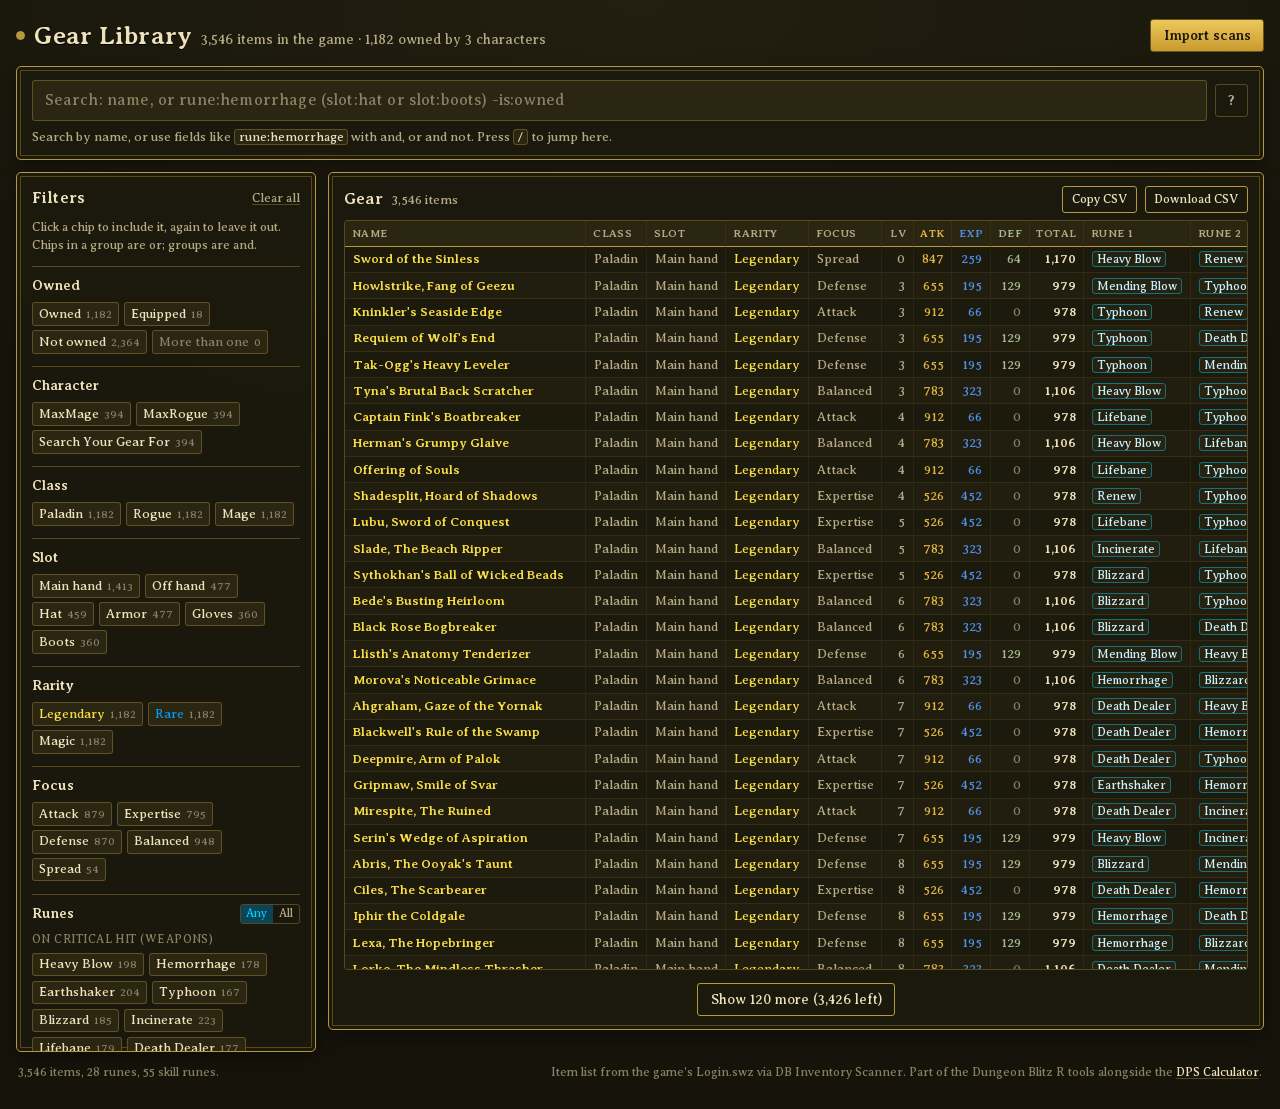
==== index.html @ 2008801c "Show gear as a spreadsheet-style table with header sorting and CSV copy/download Co-Authored-By: Cla" ====
<!doctype html>
<html lang="en">
<head>
<meta charset="utf-8">
<meta name="viewport" content="width=device-width, initial-scale=1, viewport-fit=cover">
<title>DB Gear Library</title>
<meta name="description" content="Every gear item in Dungeon Blitz, with what your characters own, filtered any way you like.">
<link rel="stylesheet" href="app/gearlib.css">
</head>
<body>
<div class="page" id="page">
  <header class="top">
    <div class="brand">
      <span class="dot" aria-hidden="true"></span>
      <h1>Gear Library</h1>
      <p class="sub" id="summary">Loading the game's gear list…</p>
    </div>
    <div class="topactions">
      <label class="btn primary" for="importFile" title="Add DB Inventory Scanner files (dbb-inventory). You can also drop them anywhere on the page.">Import scans</label>
      <input type="file" id="importFile" accept=".json,application/json" multiple hidden>
    </div>
  </header>

  <section class="panel searchpanel" aria-label="Search">
    <div class="searchrow">
      <label class="visually-hidden" for="q">Search gear</label>
      <input id="q" type="search" autocomplete="off" spellcheck="false"
             placeholder="Search: name, or rune:hemorrhage (slot:hat or slot:boots) -is:owned" aria-describedby="qstatus">
      <button class="iconbtn helpbtn" id="helpBtn" type="button" aria-expanded="false" aria-controls="help" title="How searching works">?</button>
    </div>
    <p class="qstatus" id="qstatus" aria-live="polite"></p>
    <div class="help" id="help" hidden>
      <div class="helpcols">
        <dl class="syntax">
          <dt><code>skull</code></dt><dd>Words match the item name and its rune names.</dd>
          <dt><code>slot:hat</code></dt><dd>Field and value. Values match loosely, any case.</dd>
          <dt><code>slot:hat,boots</code></dt><dd>A comma means any of these.</dd>
          <dt><code>a b</code> &nbsp;<code>a and b</code></dt><dd>Both. A space between terms means and.</dd>
          <dt><code>a or b</code> &nbsp;<code>a | b</code></dt><dd>Either one.</dd>
          <dt><code>-a</code> &nbsp;<code>not a</code></dt><dd>Leave these out.</dd>
          <dt><code>( … )</code></dt><dd>Group terms. And binds tighter than or.</dd>
          <dt><code>atk>=800</code> &nbsp;<code>level:10..20</code></dt><dd>Numbers compare or take a range.</dd>
        </dl>
        <dl class="syntax fields">
          <dt>class slot rarity focus</dt><dd><code>class:rogue</code> <code>slot:main</code> <code>rarity:legendary</code> <code>focus:def</code></dd>
          <dt>rune skill magic</dt><dd><code>rune:"heavy blow"</code> <code>skill:charon</code> <code>skill:none</code> <code>magic:gold</code></dd>
          <dt>owner is</dt><dd><code>owner:maxmage</code> <code>is:owned</code> <code>is:missing</code> <code>is:equipped</code> <code>is:dupe</code></dd>
          <dt>numbers</dt><dd><code>atk</code> <code>exp</code> <code>def</code> <code>total</code> <code>level</code> <code>id</code> <code>copies</code> <code>runecount</code></dd>
        </dl>
      </div>
      <p class="examples-label">Examples, click to use:</p>
      <div class="examples" id="examples">
        <button type="button" class="ex">rune:hemorrhage rune:"heavy blow"</button>
        <button type="button" class="ex">class:rogue slot:main (focus:attack or focus:balanced) rarity:L</button>
        <button type="button" class="ex">(rune:"crit chance" or rune:"crit power") -slot:main</button>
        <button type="button" class="ex">is:missing rarity:legendary class:paladin</button>
        <button type="button" class="ex">focus:spread</button>
        <button type="button" class="ex">atk>=900 or total>=1100</button>
      </div>
    </div>
  </section>

  <div class="layout">
    <aside class="panel filters" id="filters" aria-label="Filters">
      <div class="head">
        <h2>Filters</h2>
        <button class="linkbtn" id="clearAll" type="button">Clear all</button>
        <button class="iconbtn filtertoggle" id="filterToggle" type="button" aria-expanded="true" aria-controls="facets" title="Show or hide the filters">▾</button>
      </div>
      <div class="facets" id="facets">
        <p class="hint">Click a chip to include it, again to leave it out. Chips in a group are or; groups are and.</p>
        <div id="facetList"></div>
        <div class="facet">
          <div class="fhead"><h3>Level</h3></div>
          <div class="numrow">
            <label for="lvlMin">from</label><input id="lvlMin" type="number" inputmode="numeric" min="0" max="50" placeholder="0">
            <label for="lvlMax">to</label><input id="lvlMax" type="number" inputmode="numeric" min="0" max="50" placeholder="30">
          </div>
        </div>
        <div class="facet">
          <div class="fhead"><h3>At least</h3></div>
          <div class="numrow three">
            <label for="atkMin" class="atk-t">Atk</label><input id="atkMin" type="number" inputmode="numeric" min="0" placeholder="0">
            <label for="expMin" class="exp-t">Exp</label><input id="expMin" type="number" inputmode="numeric" min="0" placeholder="0">
            <label for="defMin" class="def-t">Def</label><input id="defMin" type="number" inputmode="numeric" min="0" placeholder="0">
          </div>
        </div>
        <div class="facet characters">
          <div class="fhead"><h3>Scans</h3></div>
          <ul class="scanlist" id="scanList"></ul>
          <p class="note" id="statNote"></p>
        </div>
      </div>
    </aside>

    <section class="panel results" aria-label="Gear">
      <div class="head reshead">
        <h2>Gear</h2>
        <span class="sub" id="count"></span>
        <button class="linkbtn" id="sortReset" type="button" hidden>Default order</button>
        <button class="btn" id="copyCsv" type="button" title="Copy every matching row as CSV, to paste into a spreadsheet">Copy CSV</button>
        <button class="btn" id="saveCsv" type="button" title="Save every matching row as a .csv file" hidden>Download CSV</button>
      </div>
      <div class="tablewrap" id="tablewrap">
        <table class="grid" id="grid">
          <thead><tr id="gridHead"></tr></thead>
          <tbody id="list"></tbody>
        </table>
      </div>
      <button class="btn more" id="more" type="button" hidden>Show more</button>
    </section>
  </div>

  <footer class="foot">
    <span id="dataNote"></span>
    <span>Item list from the game's Login.swz via DB Inventory Scanner. Part of the Dungeon Blitz R tools alongside the <a href="https://killssingkurisu.github.io/db-dps-calculator/">DPS Calculator</a>.</span>
  </footer>
</div>

<div class="drop" id="drop" hidden><div><b>Drop scans to import</b><span>DB Inventory Scanner files (dbb-inventory)</span></div></div>
<div class="toast" id="toast" role="status" hidden></div>

<script src="app/data/gear-data.js"></script>
<script src="app/data/seed-scans.js"></script>
<script src="app/query.js"></script>
<script src="app/model.js"></script>
<script src="app/gearlib.js"></script>
</body>
</html>
---- app/gearlib.css ----
/* Layout: a search bar over two panels (filters left, gear list right), dressed like the
   DPS meter: ink panels in brass frames, parchment text, cyan for what you picked. */
@font-face { font-family: "DB Averia"; src: url("fonts/averia-serif-libre-400.woff2") format("woff2"); font-weight: 400; font-display: swap; }
@font-face { font-family: "DB Averia"; src: url("fonts/averia-serif-libre-700.woff2") format("woff2"); font-weight: 700; font-display: swap; }

:root {
  --ground: #15130a;
  --ink: rgba(28, 26, 13, 0.96);
  --ink-solid: #1c1a0d;
  --well: #2a2612;
  --well-hi: #353018;
  --parch: #eee2bc;
  --parch-dim: #b5a983;
  --parch-faint: #8a8063;
  --brass: #b8973f;
  --brass-dim: rgba(184, 151, 63, 0.38);
  --cyan: #00ccff;
  --cyan-well: #0b4357;
  --citrine: #e3b341;
  --sapphire: #4f8fe6;
  --def: #a7b98c;
  --alarm: #d6453d;
  --alarm-well: #4a1712;
  --legendary: #f8dd45;
  --rare: #0099ff;
  --magic: #eee2bc;
  --font: "DB Averia", Georgia, "Times New Roman", serif;
  --fs: 15px;
  color-scheme: dark;
}

* { box-sizing: border-box; }
html, body { margin: 0; }
body {
  background: var(--ground) radial-gradient(120% 70% at 50% 0%, #221f10 0%, var(--ground) 70%) no-repeat;
  color: var(--parch); font-family: var(--font); font-size: var(--fs); line-height: 1.4;
  -webkit-font-smoothing: antialiased; min-height: 100%;
}
[hidden] { display: none !important; }
a { color: var(--parch); text-decoration-color: var(--brass-dim); text-underline-offset: 0.15em; }
a:hover { text-decoration-color: var(--brass); }
code, kbd { font-family: var(--font); }
.visually-hidden { position: absolute; width: 1px; height: 1px; overflow: hidden; clip: rect(0 0 0 0); white-space: nowrap; }
button, input, select { font: inherit; color: inherit; }
:focus-visible { outline: 2px solid var(--cyan); outline-offset: 1px; }

.page { max-width: 1480px; margin: 0 auto; padding-inline: 16px; padding-block: 18px 28px; display: flex; flex-direction: column; gap: 12px; }

/* ---------- panels, as on the meter ---------- */
.panel {
  background: var(--ink); border: 1px solid var(--brass); border-radius: 5px;
  box-shadow: inset 0 0 0 3px var(--ink-solid), inset 0 0 0 4px var(--brass-dim), 0 6px 18px rgba(0, 0, 0, 0.35);
  padding: 0.9em 1em 0.85em; min-width: 0;
}
.head { display: flex; align-items: center; gap: 0.55em; min-height: 1.6em; }
.head h2 { margin: 0; font-size: 1.08em; font-weight: 700; letter-spacing: 0.01em; }
.sub { color: var(--parch-dim); font-size: 0.86em; margin: 0; }
.dot { width: 0.62em; height: 0.62em; border-radius: 50%; background: var(--brass); border: 1px solid var(--brass); flex: none; }

.btn {
  display: inline-flex; align-items: center; justify-content: center; cursor: pointer; padding: 0.42em 0.9em; border-radius: 3px;
  border: 1px solid var(--brass); background: transparent; color: var(--parch); font-weight: 700; font-size: 0.92em; white-space: nowrap;
}
.btn:hover { background: var(--well); }
.btn.primary { background: linear-gradient(#ecc85b, #c99a2e); color: #20180a; border-color: #6b5418; }
.btn.primary:hover { background: linear-gradient(#f5d670, #d6a737); }
.iconbtn { all: unset; cursor: pointer; color: var(--parch-dim); min-width: 1.6em; height: 1.6em; display: inline-grid; place-items: center; border-radius: 3px; font-size: 1em; flex: none; }
.iconbtn:hover { color: var(--parch); background: var(--well); }
.iconbtn:focus-visible { outline: 2px solid var(--cyan); }
.linkbtn { all: unset; cursor: pointer; color: var(--parch-dim); font-size: 0.84em; text-decoration: underline; text-decoration-color: var(--brass-dim); text-underline-offset: 0.15em; }
.linkbtn:hover { color: var(--parch); }
.linkbtn:focus-visible { outline: 2px solid var(--cyan); }

/* ---------- header ---------- */
.top { display: flex; align-items: center; gap: 12px; flex-wrap: wrap; }
.brand { display: flex; align-items: baseline; gap: 0.6em; flex-wrap: wrap; flex: 1; min-width: 0; }
.brand .dot { align-self: center; }
.brand h1 { margin: 0; font-size: 1.7em; font-weight: 700; letter-spacing: 0.01em; text-shadow: 0 1px 0 #000; }
.brand .sub { font-size: 0.92em; }
.topactions { display: flex; gap: 8px; }

/* ---------- search ---------- */
.searchpanel { display: flex; flex-direction: column; gap: 0.45em; }
.searchrow { display: flex; gap: 0.5em; align-items: center; }
#q {
  flex: 1; min-width: 0; background: var(--well); border: 1px solid var(--brass-dim); border-radius: 3px; padding: 0.55em 0.75em;
  font-size: 1.04em; color: var(--parch); letter-spacing: 0.01em;
}
#q::placeholder { color: var(--parch-faint); }
#q:focus { border-color: var(--cyan); outline: none; box-shadow: 0 0 0 1px var(--cyan); }
#q.bad { border-color: var(--alarm); box-shadow: 0 0 0 1px var(--alarm); }
.helpbtn { border: 1px solid var(--brass-dim); width: 2.1em; height: 2.1em; font-weight: 700; }
.helpbtn[aria-expanded="true"] { border-color: var(--cyan); color: var(--cyan); }
.qstatus { margin: 0; font-size: 0.86em; color: var(--parch-dim); min-height: 1.2em; }
.qstatus .err { color: #f0a59c; }
.qstatus .reads code { color: var(--parch); }
.help { border-top: 1px solid var(--brass-dim); padding-top: 0.65em; display: flex; flex-direction: column; gap: 0.5em; }
.helpcols { display: grid; grid-template-columns: repeat(auto-fit, minmax(min(100%, 22em), 1fr)); gap: 0.4em 2em; }
.syntax { display: grid; grid-template-columns: max-content 1fr; gap: 0.3em 0.9em; margin: 0; font-size: 0.9em; }
.syntax dt { color: var(--parch); white-space: nowrap; }
.syntax dd { margin: 0; color: var(--parch-dim); }
.syntax.fields dt { color: var(--parch-dim); }
.syntax.fields dd { display: flex; flex-wrap: wrap; gap: 0.25em 0.45em; }
code { background: var(--well); border: 1px solid var(--brass-dim); border-radius: 3px; padding: 0 0.3em; font-size: 0.95em; color: var(--parch); white-space: nowrap; }
.examples-label { margin: 0.2em 0 0; font-size: 0.86em; color: var(--parch-dim); }
.examples { display: flex; flex-wrap: wrap; gap: 0.4em; }
.ex { cursor: pointer; background: var(--well); border: 1px solid var(--brass-dim); border-radius: 3px; padding: 0.25em 0.55em; font-size: 0.88em; color: var(--parch); }
.ex:hover { border-color: var(--brass); background: var(--well-hi); }

/* ---------- body layout ---------- */
.layout { display: grid; grid-template-columns: minmax(250px, 300px) minmax(0, 1fr); gap: 12px; align-items: start; }
.filters { position: sticky; top: calc(env(safe-area-inset-top, 0px) + 10px); max-height: calc(100vh - 20px); overflow-y: auto; scrollbar-width: thin; scrollbar-color: var(--brass-dim) transparent; display: flex; flex-direction: column; gap: 0.6em; }
.filters .head h2 { flex: 1; }
.filtertoggle { display: none; }
.facets { display: flex; flex-direction: column; gap: 0.85em; }
#facetList { display: flex; flex-direction: column; gap: 0.85em; }
.hint { margin: 0; font-size: 0.82em; color: var(--parch-dim); }
.facet { display: flex; flex-direction: column; gap: 0.4em; border-top: 1px solid var(--brass-dim); padding-top: 0.6em; }
.fhead { display: flex; align-items: center; gap: 0.5em; }
.fhead h3 { margin: 0; font-size: 0.95em; font-weight: 700; flex: 1; }
.mode { all: unset; cursor: pointer; display: inline-flex; border: 1px solid var(--brass-dim); border-radius: 3px; overflow: hidden; font-size: 0.78em; }
.mode span { padding: 0.05em 0.5em; color: var(--parch-dim); }
.mode span.on { background: var(--cyan-well); color: var(--cyan); }
.mode:focus-visible { outline: 2px solid var(--cyan); }
.chips { display: flex; flex-wrap: wrap; gap: 0.3em; }
.chips.scroll { max-height: 13.5em; overflow-y: auto; scrollbar-width: thin; scrollbar-color: var(--brass-dim) transparent; padding-right: 0.2em; }
.sublabel { width: 100%; font-size: 0.76em; color: var(--parch-faint); padding-top: 0.2em; letter-spacing: 0.04em; text-transform: uppercase; }
.chip {
  cursor: pointer; display: inline-flex; align-items: baseline; gap: 0.35em; padding: 0.18em 0.5em; border-radius: 3px;
  background: var(--well); border: 1px solid var(--brass-dim); color: var(--parch); font-size: 0.86em; line-height: 1.3;
}
.chip:hover { border-color: var(--brass); }
.chip .n { color: var(--parch-faint); font-size: 0.86em; }
.chip.zero { color: var(--parch-faint); }
.chip[data-state="in"] { background: var(--cyan-well); border-color: var(--cyan); color: #dff8ff; }
.chip[data-state="in"] .n { color: #8fdcf2; }
.chip[data-state="out"] { background: var(--alarm-well); border-color: var(--alarm); color: #f6c9c3; text-decoration: line-through; text-decoration-color: rgba(246, 201, 195, 0.6); }
.chip[data-state="out"] .n { color: #d79a92; text-decoration: none; }
.chip .sw { width: 0.6em; height: 0.6em; border-radius: 1px; align-self: center; flex: none; }
.r-L { color: var(--legendary); }
.r-R { color: var(--rare); }
.r-M { color: var(--magic); }
.numrow { display: grid; grid-template-columns: auto 1fr auto 1fr; gap: 0.35em 0.45em; align-items: center; font-size: 0.88em; color: var(--parch-dim); }
.numrow.three { grid-template-columns: auto 1fr auto 1fr auto 1fr; }
.numrow input { width: 100%; min-width: 0; background: var(--well); border: 1px solid var(--brass-dim); border-radius: 3px; padding: 0.25em 0.4em; color: var(--parch); }
.numrow input:focus { border-color: var(--cyan); outline: none; }
.atk-t { color: var(--citrine); font-style: normal; }
.exp-t { color: var(--sapphire); font-style: normal; }
.def-t { color: var(--def); font-style: normal; }
.scanlist { list-style: none; margin: 0; padding: 0; display: flex; flex-direction: column; gap: 0.3em; font-size: 0.88em; }
.scanlist li { display: flex; align-items: baseline; gap: 0.45em; }
.scanlist .who { flex: 1; min-width: 0; overflow: hidden; text-overflow: ellipsis; white-space: nowrap; font-weight: 700; }
.scanlist .meta { color: var(--parch-dim); font-size: 0.9em; white-space: nowrap; }
.scanlist .off .who { font-weight: 400; color: var(--parch-faint); text-decoration: line-through; }
.note { margin: 0; font-size: 0.8em; color: var(--parch-dim); }

/* ---------- results ---------- */
.results { display: flex; flex-direction: column; gap: 0.5em; }
.reshead { flex-wrap: wrap; }
.reshead .sub { flex: 1; }
.reshead .btn { font-size: 0.82em; padding: 0.3em 0.7em; font-weight: 400; }

/* The gear table: one line per item, like a spreadsheet. */
.tablewrap { overflow: auto; max-height: calc(100vh - 150px); min-height: 12em; border: 1px solid var(--brass-dim); border-radius: 3px;
  scrollbar-width: thin; scrollbar-color: var(--brass-dim) transparent; }
.grid { border-collapse: separate; border-spacing: 0; width: 100%; font-size: 0.86em; font-variant-numeric: tabular-nums; }
.grid th, .grid td { padding: 0.28em 0.6em; white-space: nowrap; text-align: left; border-bottom: 1px solid rgba(184, 151, 63, 0.14); vertical-align: middle; }
.grid td + td, .grid th + th { border-left: 1px solid rgba(184, 151, 63, 0.09); }
.grid thead th { position: sticky; top: 0; z-index: 2; background: var(--well); border-bottom: 1px solid var(--brass); padding: 0; }
.grid thead th button { all: unset; box-sizing: border-box; display: block; width: 100%; cursor: pointer; padding: 0.4em 0.6em; font-weight: 700;
  font-size: 0.86em; color: var(--parch-dim); letter-spacing: 0.04em; text-transform: uppercase; }
.grid thead th button:hover { color: var(--parch); background: var(--well-hi); }
.grid thead th button:focus-visible { outline: 2px solid var(--cyan); outline-offset: -2px; }
.grid thead th button.on { color: var(--cyan); }
.grid thead th button.atk-t:not(.on) { color: var(--citrine); }
.grid thead th button.exp-t:not(.on) { color: var(--sapphire); }
.grid thead th button.def-t:not(.on) { color: var(--def); }
.grid .n { text-align: right; }
.grid thead th.n button { text-align: right; }
.grid tbody tr.row td { background: var(--ink-solid); }
.grid tbody tr.row.alt td { background: #211e0f; }
.grid tbody tr.row:hover td { background: #2f2a15; }
.grid tbody tr.row.open td { background: var(--well); }
.grid td.c-name { position: sticky; left: 0; z-index: 1; max-width: 22em; overflow: hidden; text-overflow: ellipsis; }
.grid thead th.c-name { left: 0; z-index: 3; }
.grid td.c-name .l1 { appearance: none; background: none; border: 0; padding: 0; margin: 0; font: inherit; font-weight: 700; cursor: pointer; text-align: left; color: inherit; }
.grid td.c-name .l1.r-L { color: var(--legendary); }
.grid td.c-name .l1.r-R { color: var(--rare); }
.grid td.c-name .l1.r-M { color: var(--magic); }
.grid td.c-name .l1:hover { text-decoration: underline; text-decoration-color: var(--brass); text-underline-offset: 0.15em; }
.grid td.c-name .l1:focus-visible { outline: 2px solid var(--cyan); outline-offset: 1px; }
.grid td.c-attack { color: var(--citrine); }
.grid td.c-expertise { color: var(--sapphire); }
.grid td.c-defense { color: var(--def); }
.grid td.c-total { font-weight: 700; }
.grid td.zero, .grid .z { color: var(--parch-faint); }
.grid td.kind { opacity: 0.75; }
.grid td.c-class, .grid td.c-slot, .grid td.c-focus, .grid td.c-skill, .grid td.c-magic, .grid td.c-id, .grid td.c-level { color: var(--parch-dim); }
.grid td.c-owner { color: var(--parch); }
.grid .eq { color: var(--cyan); font-size: 0.8em; border: 1px solid var(--cyan); border-radius: 2px; padding: 0 0.2em; margin-left: 0.1em; }
.rune { font-size: 0.92em; padding: 0 0.35em; border-radius: 3px; border: 1px solid var(--brass-dim); background: rgba(42, 38, 18, 0.7); white-space: nowrap; }
.rune.proc { border-color: rgba(0, 204, 255, 0.45); color: #c8f1ff; }
.rune.hit { border-color: var(--cyan); background: var(--cyan-well); color: #fff; }
.grid tr.detailrow td { white-space: normal; background: var(--well); padding: 0; position: sticky; left: 0; }
.grid tr.detailrow .detail { max-width: 70em; }
.detail { padding: 0.45em 0.5em 0.85em; display: grid; grid-template-columns: repeat(auto-fit, minmax(min(100%, 17em), 1fr)); gap: 0.7em 1.5em; font-size: 0.88em; }
.detail h4 { margin: 0 0 0.25em; font-size: 0.85em; color: var(--parch-faint); letter-spacing: 0.05em; text-transform: uppercase; font-weight: 400; }
.detail dl { margin: 0; display: grid; grid-template-columns: max-content 1fr; gap: 0.15em 0.8em; }
.detail dt { color: var(--parch-dim); }
.detail dd { margin: 0; }
.detail p { margin: 0 0 0.3em; }
.detail .desc { color: var(--parch-dim); }
.detail .src { color: var(--parch-faint); font-size: 0.92em; }
.more { align-self: center; margin-top: 0.4em; font-weight: 400; }
.grid td.empty { padding: 1.4em 0.5em; color: var(--parch-dim); text-align: center; white-space: normal; background: none; }
.empty .ex { margin-top: 0.4em; }

.foot { display: flex; flex-wrap: wrap; gap: 0.3em 1.5em; justify-content: space-between; font-size: 0.8em; color: var(--parch-faint); padding: 0 0.2em; }

/* ---------- drop + toast ---------- */
.drop { position: fixed; inset: 0; z-index: 50; display: grid; place-items: center; background: rgba(10, 9, 4, 0.72); pointer-events: none; }
.drop > div { border: 2px dashed var(--brass); border-radius: 8px; padding: 2em 3em; background: var(--ink); display: flex; flex-direction: column; gap: 0.3em; align-items: center; text-align: center; }
.drop b { font-size: 1.2em; }
.drop span { color: var(--parch-dim); font-size: 0.9em; }
.toast { position: fixed; left: 50%; bottom: calc(env(safe-area-inset-bottom, 0px) + 16px); transform: translateX(-50%); z-index: 60; max-width: min(92vw, 34em);
  background: var(--ink-solid); border: 1px solid var(--brass); border-radius: 4px; padding: 0.55em 0.9em; font-size: 0.9em; box-shadow: 0 6px 18px rgba(0, 0, 0, 0.5); }
.toast.bad { border-color: var(--alarm); color: #f6c9c3; }

/* ---------- narrow ---------- */
@media (max-width: 820px) {
  :root { --fs: 14px; }
  .layout { grid-template-columns: minmax(0, 1fr); }
  .filters { position: static; max-height: none; }
  .filtertoggle { display: inline-grid; }
  .filters.closed .facets { display: none; }
  .filters.closed .filtertoggle { transform: rotate(-90deg); }
}
@media (max-width: 600px) {
  .tablewrap { max-height: 75vh; }
  .grid td.c-name { max-width: 12em; }
  .brand h1 { font-size: 1.45em; }
}
@media (prefers-reduced-motion: reduce) { * { transition: none !important; animation: none !important; } }
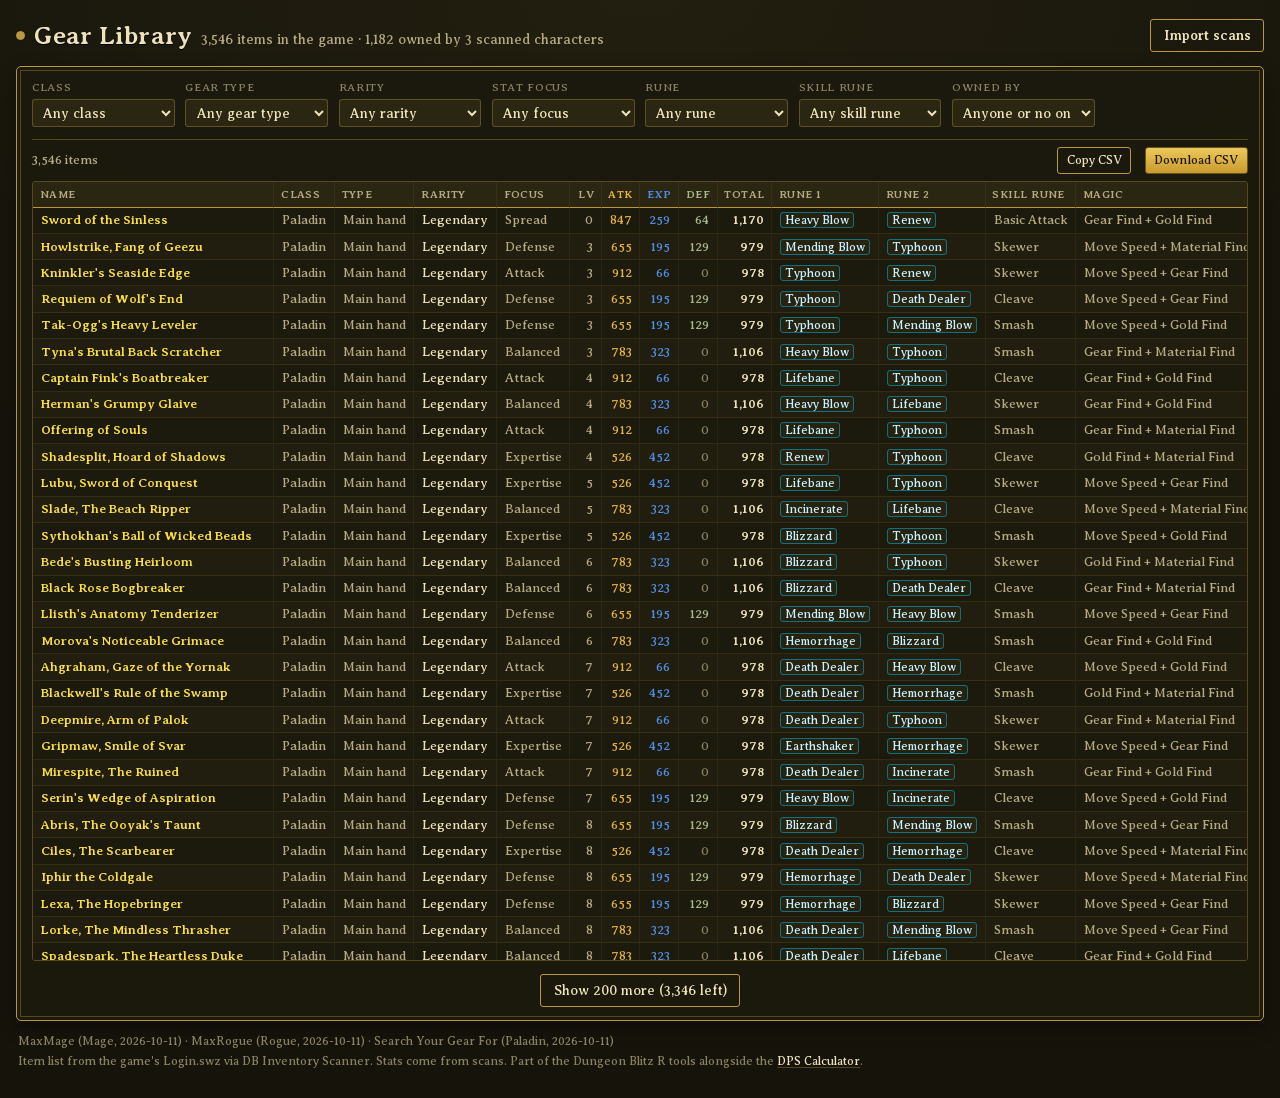
==== commit 567a8052: "Keep only the CSV table; filter with separate dropdowns Class, gear type, rarity, stat focus, rune, " ====
--- a/index.html
+++ b/index.html
@@ -4,7 +4,7 @@
 <meta charset="utf-8">
 <meta name="viewport" content="width=device-width, initial-scale=1, viewport-fit=cover">
 <title>DB Gear Library</title>
-<meta name="description" content="Every gear item in Dungeon Blitz, with what your characters own, filtered any way you like.">
+<meta name="description" content="Every gear item in Dungeon Blitz in one table, with what your characters own.">
 <link rel="stylesheet" href="app/gearlib.css">
 </head>
 <body>
@@ -16,104 +16,33 @@
       <p class="sub" id="summary">Loading the game's gear list…</p>
     </div>
     <div class="topactions">
-      <label class="btn primary" for="importFile" title="Add DB Inventory Scanner files (dbb-inventory). You can also drop them anywhere on the page.">Import scans</label>
+      <label class="btn" for="importFile" title="Add DB Inventory Scanner files (dbb-inventory). You can also drop them on the page.">Import scans</label>
       <input type="file" id="importFile" accept=".json,application/json" multiple hidden>
     </div>
   </header>
 
-  <section class="panel searchpanel" aria-label="Search">
-    <div class="searchrow">
-      <label class="visually-hidden" for="q">Search gear</label>
-      <input id="q" type="search" autocomplete="off" spellcheck="false"
-             placeholder="Search: name, or rune:hemorrhage (slot:hat or slot:boots) -is:owned" aria-describedby="qstatus">
-      <button class="iconbtn helpbtn" id="helpBtn" type="button" aria-expanded="false" aria-controls="help" title="How searching works">?</button>
+  <section class="panel results" aria-label="Gear">
+    <div class="filterbar" id="filterbar"></div>
+    <div class="head reshead">
+      <span class="sub" id="count"></span>
+      <button class="linkbtn" id="clearAll" type="button" hidden>Clear filters</button>
+      <button class="linkbtn" id="sortReset" type="button" hidden>Default order</button>
+      <span class="spacer"></span>
+      <button class="btn" id="copyCsv" type="button" title="Copy every matching row as CSV, to paste into a spreadsheet">Copy CSV</button>
+      <button class="btn primary" id="saveCsv" type="button" title="Save every matching row as a .csv file" hidden>Download CSV</button>
     </div>
-    <p class="qstatus" id="qstatus" aria-live="polite"></p>
-    <div class="help" id="help" hidden>
-      <div class="helpcols">
-        <dl class="syntax">
-          <dt><code>skull</code></dt><dd>Words match the item name and its rune names.</dd>
-          <dt><code>slot:hat</code></dt><dd>Field and value. Values match loosely, any case.</dd>
-          <dt><code>slot:hat,boots</code></dt><dd>A comma means any of these.</dd>
-          <dt><code>a b</code> &nbsp;<code>a and b</code></dt><dd>Both. A space between terms means and.</dd>
-          <dt><code>a or b</code> &nbsp;<code>a | b</code></dt><dd>Either one.</dd>
-          <dt><code>-a</code> &nbsp;<code>not a</code></dt><dd>Leave these out.</dd>
-          <dt><code>( … )</code></dt><dd>Group terms. And binds tighter than or.</dd>
-          <dt><code>atk>=800</code> &nbsp;<code>level:10..20</code></dt><dd>Numbers compare or take a range.</dd>
-        </dl>
-        <dl class="syntax fields">
-          <dt>class slot rarity focus</dt><dd><code>class:rogue</code> <code>slot:main</code> <code>rarity:legendary</code> <code>focus:def</code></dd>
-          <dt>rune skill magic</dt><dd><code>rune:"heavy blow"</code> <code>skill:charon</code> <code>skill:none</code> <code>magic:gold</code></dd>
-          <dt>owner is</dt><dd><code>owner:maxmage</code> <code>is:owned</code> <code>is:missing</code> <code>is:equipped</code> <code>is:dupe</code></dd>
-          <dt>numbers</dt><dd><code>atk</code> <code>exp</code> <code>def</code> <code>total</code> <code>level</code> <code>id</code> <code>copies</code> <code>runecount</code></dd>
-        </dl>
-      </div>
-      <p class="examples-label">Examples, click to use:</p>
-      <div class="examples" id="examples">
-        <button type="button" class="ex">rune:hemorrhage rune:"heavy blow"</button>
-        <button type="button" class="ex">class:rogue slot:main (focus:attack or focus:balanced) rarity:L</button>
-        <button type="button" class="ex">(rune:"crit chance" or rune:"crit power") -slot:main</button>
-        <button type="button" class="ex">is:missing rarity:legendary class:paladin</button>
-        <button type="button" class="ex">focus:spread</button>
-        <button type="button" class="ex">atk>=900 or total>=1100</button>
-      </div>
+    <div class="tablewrap" id="tablewrap">
+      <table class="grid" id="grid">
+        <thead><tr id="gridHead"></tr></thead>
+        <tbody id="list"></tbody>
+      </table>
     </div>
+    <button class="btn more" id="more" type="button" hidden>Show more</button>
   </section>
-
-  <div class="layout">
-    <aside class="panel filters" id="filters" aria-label="Filters">
-      <div class="head">
-        <h2>Filters</h2>
-        <button class="linkbtn" id="clearAll" type="button">Clear all</button>
-        <button class="iconbtn filtertoggle" id="filterToggle" type="button" aria-expanded="true" aria-controls="facets" title="Show or hide the filters">▾</button>
-      </div>
-      <div class="facets" id="facets">
-        <p class="hint">Click a chip to include it, again to leave it out. Chips in a group are or; groups are and.</p>
-        <div id="facetList"></div>
-        <div class="facet">
-          <div class="fhead"><h3>Level</h3></div>
-          <div class="numrow">
-            <label for="lvlMin">from</label><input id="lvlMin" type="number" inputmode="numeric" min="0" max="50" placeholder="0">
-            <label for="lvlMax">to</label><input id="lvlMax" type="number" inputmode="numeric" min="0" max="50" placeholder="30">
-          </div>
-        </div>
-        <div class="facet">
-          <div class="fhead"><h3>At least</h3></div>
-          <div class="numrow three">
-            <label for="atkMin" class="atk-t">Atk</label><input id="atkMin" type="number" inputmode="numeric" min="0" placeholder="0">
-            <label for="expMin" class="exp-t">Exp</label><input id="expMin" type="number" inputmode="numeric" min="0" placeholder="0">
-            <label for="defMin" class="def-t">Def</label><input id="defMin" type="number" inputmode="numeric" min="0" placeholder="0">
-          </div>
-        </div>
-        <div class="facet characters">
-          <div class="fhead"><h3>Scans</h3></div>
-          <ul class="scanlist" id="scanList"></ul>
-          <p class="note" id="statNote"></p>
-        </div>
-      </div>
-    </aside>
-
-    <section class="panel results" aria-label="Gear">
-      <div class="head reshead">
-        <h2>Gear</h2>
-        <span class="sub" id="count"></span>
-        <button class="linkbtn" id="sortReset" type="button" hidden>Default order</button>
-        <button class="btn" id="copyCsv" type="button" title="Copy every matching row as CSV, to paste into a spreadsheet">Copy CSV</button>
-        <button class="btn" id="saveCsv" type="button" title="Save every matching row as a .csv file" hidden>Download CSV</button>
-      </div>
-      <div class="tablewrap" id="tablewrap">
-        <table class="grid" id="grid">
-          <thead><tr id="gridHead"></tr></thead>
-          <tbody id="list"></tbody>
-        </table>
-      </div>
-      <button class="btn more" id="more" type="button" hidden>Show more</button>
-    </section>
-  </div>
 
   <footer class="foot">
     <span id="dataNote"></span>
-    <span>Item list from the game's Login.swz via DB Inventory Scanner. Part of the Dungeon Blitz R tools alongside the <a href="https://killssingkurisu.github.io/db-dps-calculator/">DPS Calculator</a>.</span>
+    <span>Item list from the game's Login.swz via DB Inventory Scanner. Stats come from scans. Part of the Dungeon Blitz R tools alongside the <a href="https://killssingkurisu.github.io/db-dps-calculator/">DPS Calculator</a>.</span>
   </footer>
 </div>
 
@@ -122,8 +51,8 @@
 
 <script src="app/data/gear-data.js"></script>
 <script src="app/data/seed-scans.js"></script>
-<script src="app/query.js"></script>
 <script src="app/model.js"></script>
+<script src="app/filters.js"></script>
 <script src="app/gearlib.js"></script>
 </body>
 </html>
--- a/app/gearlib.css
+++ b/app/gearlib.css
@@ -79,89 +79,28 @@
 .brand .sub { font-size: 0.92em; }
 .topactions { display: flex; gap: 8px; }
 
-/* ---------- search ---------- */
-.searchpanel { display: flex; flex-direction: column; gap: 0.45em; }
-.searchrow { display: flex; gap: 0.5em; align-items: center; }
-#q {
-  flex: 1; min-width: 0; background: var(--well); border: 1px solid var(--brass-dim); border-radius: 3px; padding: 0.55em 0.75em;
-  font-size: 1.04em; color: var(--parch); letter-spacing: 0.01em;
+/* ---------- dropdown filters ---------- */
+.filterbar { display: grid; grid-template-columns: repeat(auto-fill, minmax(min(100%, 9.5em), 1fr)); gap: 0.5em 0.7em; padding-bottom: 0.75em; border-bottom: 1px solid var(--brass-dim); }
+.fsel { display: flex; flex-direction: column; gap: 0.2em; min-width: 0; }
+.fsel span { font-size: 0.74em; color: var(--parch-faint); letter-spacing: 0.06em; text-transform: uppercase; }
+.fsel.on span { color: var(--cyan); }
+.fsel select {
+  width: 100%; min-width: 0; background: var(--well); border: 1px solid var(--brass-dim); border-radius: 3px; padding: 0.35em 0.45em;
+  font-size: 0.92em; color: var(--parch); cursor: pointer;
 }
-#q::placeholder { color: var(--parch-faint); }
-#q:focus { border-color: var(--cyan); outline: none; box-shadow: 0 0 0 1px var(--cyan); }
-#q.bad { border-color: var(--alarm); box-shadow: 0 0 0 1px var(--alarm); }
-.helpbtn { border: 1px solid var(--brass-dim); width: 2.1em; height: 2.1em; font-weight: 700; }
-.helpbtn[aria-expanded="true"] { border-color: var(--cyan); color: var(--cyan); }
-.qstatus { margin: 0; font-size: 0.86em; color: var(--parch-dim); min-height: 1.2em; }
-.qstatus .err { color: #f0a59c; }
-.qstatus .reads code { color: var(--parch); }
-.help { border-top: 1px solid var(--brass-dim); padding-top: 0.65em; display: flex; flex-direction: column; gap: 0.5em; }
-.helpcols { display: grid; grid-template-columns: repeat(auto-fit, minmax(min(100%, 22em), 1fr)); gap: 0.4em 2em; }
-.syntax { display: grid; grid-template-columns: max-content 1fr; gap: 0.3em 0.9em; margin: 0; font-size: 0.9em; }
-.syntax dt { color: var(--parch); white-space: nowrap; }
-.syntax dd { margin: 0; color: var(--parch-dim); }
-.syntax.fields dt { color: var(--parch-dim); }
-.syntax.fields dd { display: flex; flex-wrap: wrap; gap: 0.25em 0.45em; }
-code { background: var(--well); border: 1px solid var(--brass-dim); border-radius: 3px; padding: 0 0.3em; font-size: 0.95em; color: var(--parch); white-space: nowrap; }
-.examples-label { margin: 0.2em 0 0; font-size: 0.86em; color: var(--parch-dim); }
-.examples { display: flex; flex-wrap: wrap; gap: 0.4em; }
-.ex { cursor: pointer; background: var(--well); border: 1px solid var(--brass-dim); border-radius: 3px; padding: 0.25em 0.55em; font-size: 0.88em; color: var(--parch); }
-.ex:hover { border-color: var(--brass); background: var(--well-hi); }
-
-/* ---------- body layout ---------- */
-.layout { display: grid; grid-template-columns: minmax(250px, 300px) minmax(0, 1fr); gap: 12px; align-items: start; }
-.filters { position: sticky; top: calc(env(safe-area-inset-top, 0px) + 10px); max-height: calc(100vh - 20px); overflow-y: auto; scrollbar-width: thin; scrollbar-color: var(--brass-dim) transparent; display: flex; flex-direction: column; gap: 0.6em; }
-.filters .head h2 { flex: 1; }
-.filtertoggle { display: none; }
-.facets { display: flex; flex-direction: column; gap: 0.85em; }
-#facetList { display: flex; flex-direction: column; gap: 0.85em; }
-.hint { margin: 0; font-size: 0.82em; color: var(--parch-dim); }
-.facet { display: flex; flex-direction: column; gap: 0.4em; border-top: 1px solid var(--brass-dim); padding-top: 0.6em; }
-.fhead { display: flex; align-items: center; gap: 0.5em; }
-.fhead h3 { margin: 0; font-size: 0.95em; font-weight: 700; flex: 1; }
-.mode { all: unset; cursor: pointer; display: inline-flex; border: 1px solid var(--brass-dim); border-radius: 3px; overflow: hidden; font-size: 0.78em; }
-.mode span { padding: 0.05em 0.5em; color: var(--parch-dim); }
-.mode span.on { background: var(--cyan-well); color: var(--cyan); }
-.mode:focus-visible { outline: 2px solid var(--cyan); }
-.chips { display: flex; flex-wrap: wrap; gap: 0.3em; }
-.chips.scroll { max-height: 13.5em; overflow-y: auto; scrollbar-width: thin; scrollbar-color: var(--brass-dim) transparent; padding-right: 0.2em; }
-.sublabel { width: 100%; font-size: 0.76em; color: var(--parch-faint); padding-top: 0.2em; letter-spacing: 0.04em; text-transform: uppercase; }
-.chip {
-  cursor: pointer; display: inline-flex; align-items: baseline; gap: 0.35em; padding: 0.18em 0.5em; border-radius: 3px;
-  background: var(--well); border: 1px solid var(--brass-dim); color: var(--parch); font-size: 0.86em; line-height: 1.3;
-}
-.chip:hover { border-color: var(--brass); }
-.chip .n { color: var(--parch-faint); font-size: 0.86em; }
-.chip.zero { color: var(--parch-faint); }
-.chip[data-state="in"] { background: var(--cyan-well); border-color: var(--cyan); color: #dff8ff; }
-.chip[data-state="in"] .n { color: #8fdcf2; }
-.chip[data-state="out"] { background: var(--alarm-well); border-color: var(--alarm); color: #f6c9c3; text-decoration: line-through; text-decoration-color: rgba(246, 201, 195, 0.6); }
-.chip[data-state="out"] .n { color: #d79a92; text-decoration: none; }
-.chip .sw { width: 0.6em; height: 0.6em; border-radius: 1px; align-self: center; flex: none; }
-.r-L { color: var(--legendary); }
-.r-R { color: var(--rare); }
-.r-M { color: var(--magic); }
-.numrow { display: grid; grid-template-columns: auto 1fr auto 1fr; gap: 0.35em 0.45em; align-items: center; font-size: 0.88em; color: var(--parch-dim); }
-.numrow.three { grid-template-columns: auto 1fr auto 1fr auto 1fr; }
-.numrow input { width: 100%; min-width: 0; background: var(--well); border: 1px solid var(--brass-dim); border-radius: 3px; padding: 0.25em 0.4em; color: var(--parch); }
-.numrow input:focus { border-color: var(--cyan); outline: none; }
-.atk-t { color: var(--citrine); font-style: normal; }
-.exp-t { color: var(--sapphire); font-style: normal; }
-.def-t { color: var(--def); font-style: normal; }
-.scanlist { list-style: none; margin: 0; padding: 0; display: flex; flex-direction: column; gap: 0.3em; font-size: 0.88em; }
-.scanlist li { display: flex; align-items: baseline; gap: 0.45em; }
-.scanlist .who { flex: 1; min-width: 0; overflow: hidden; text-overflow: ellipsis; white-space: nowrap; font-weight: 700; }
-.scanlist .meta { color: var(--parch-dim); font-size: 0.9em; white-space: nowrap; }
-.scanlist .off .who { font-weight: 400; color: var(--parch-faint); text-decoration: line-through; }
-.note { margin: 0; font-size: 0.8em; color: var(--parch-dim); }
+.fsel select:hover { border-color: var(--brass); }
+.fsel select:focus { outline: none; border-color: var(--cyan); box-shadow: 0 0 0 1px var(--cyan); }
+.fsel.on select { border-color: var(--cyan); background: var(--cyan-well); color: #dff8ff; }
+.fsel select option, .fsel select optgroup { background: var(--ink-solid); color: var(--parch); }
+.spacer { flex: 1; }
 
 /* ---------- results ---------- */
 .results { display: flex; flex-direction: column; gap: 0.5em; }
-.reshead { flex-wrap: wrap; }
-.reshead .sub { flex: 1; }
+.reshead { flex-wrap: wrap; gap: 0.5em 0.9em; }
 .reshead .btn { font-size: 0.82em; padding: 0.3em 0.7em; font-weight: 400; }
 
 /* The gear table: one line per item, like a spreadsheet. */
-.tablewrap { overflow: auto; max-height: calc(100vh - 150px); min-height: 12em; border: 1px solid var(--brass-dim); border-radius: 3px;
+.tablewrap { overflow: auto; max-height: calc(100vh - 120px); min-height: 12em; border: 1px solid var(--brass-dim); border-radius: 3px;
   scrollbar-width: thin; scrollbar-color: var(--brass-dim) transparent; }
 .grid { border-collapse: separate; border-spacing: 0; width: 100%; font-size: 0.86em; font-variant-numeric: tabular-nums; }
 .grid th, .grid td { padding: 0.28em 0.6em; white-space: nowrap; text-align: left; border-bottom: 1px solid rgba(184, 151, 63, 0.14); vertical-align: middle; }
@@ -229,11 +168,6 @@
 /* ---------- narrow ---------- */
 @media (max-width: 820px) {
   :root { --fs: 14px; }
-  .layout { grid-template-columns: minmax(0, 1fr); }
-  .filters { position: static; max-height: none; }
-  .filtertoggle { display: inline-grid; }
-  .filters.closed .facets { display: none; }
-  .filters.closed .filtertoggle { transform: rotate(-90deg); }
 }
 @media (max-width: 600px) {
   .tablewrap { max-height: 75vh; }
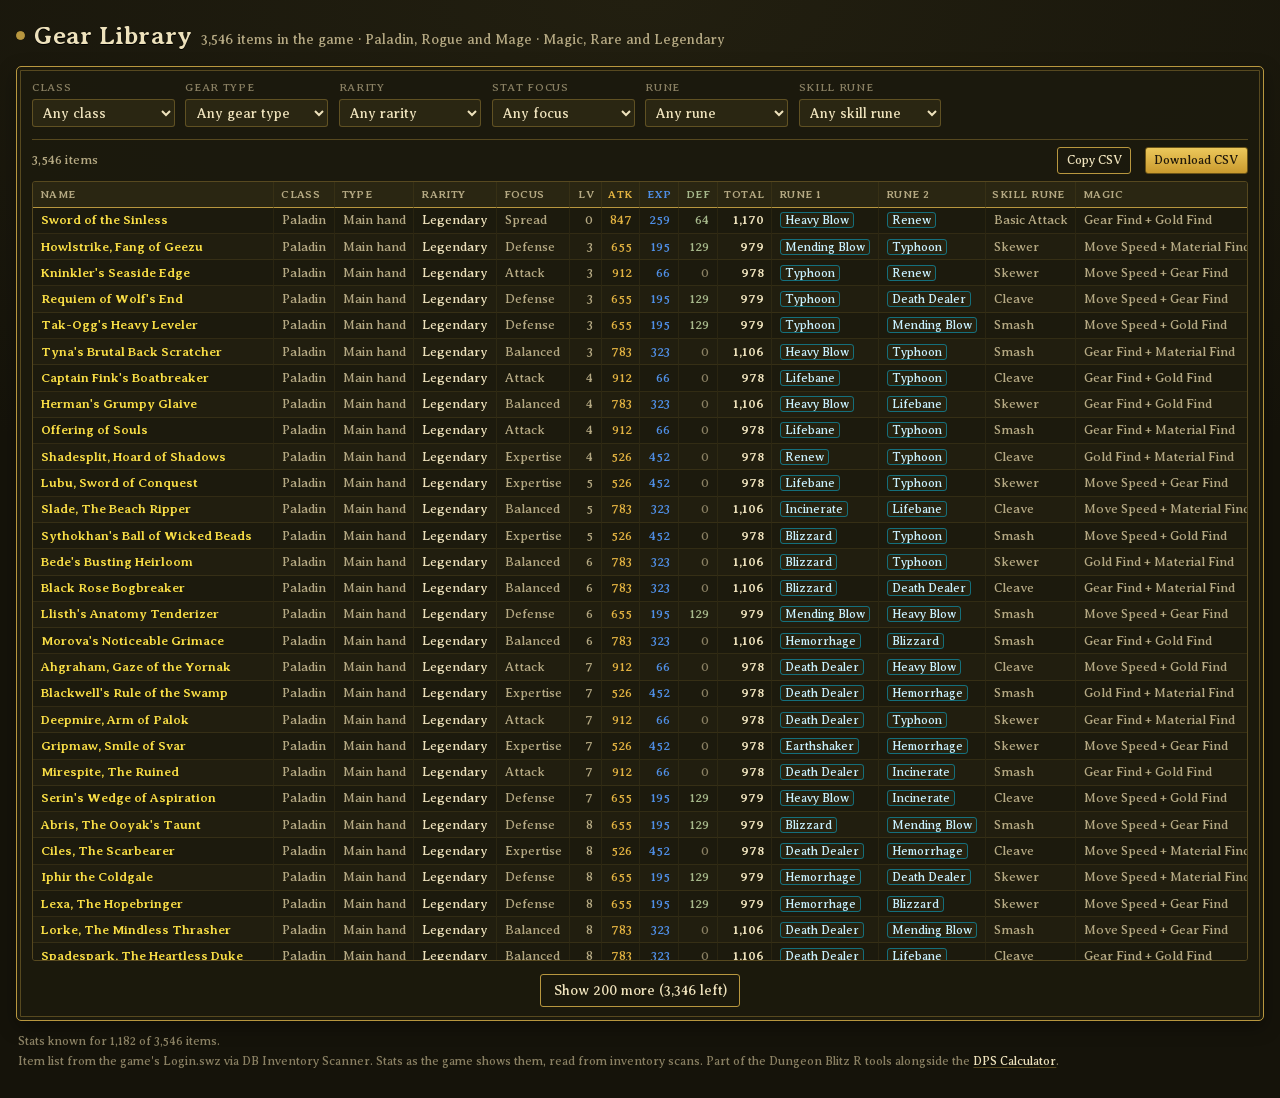
==== commit bf09f365: "Make it a general library: drop scan import and ownership The bundled inventory scans now only suppl" ====
--- a/index.html
+++ b/index.html
@@ -4,7 +4,7 @@
 <meta charset="utf-8">
 <meta name="viewport" content="width=device-width, initial-scale=1, viewport-fit=cover">
 <title>DB Gear Library</title>
-<meta name="description" content="Every gear item in Dungeon Blitz in one table, with what your characters own.">
+<meta name="description" content="Every gear item in Dungeon Blitz in one table: class, type, rarity, focus, stats, runes, skill rune and magic.">
 <link rel="stylesheet" href="app/gearlib.css">
 </head>
 <body>
@@ -14,10 +14,6 @@
       <span class="dot" aria-hidden="true"></span>
       <h1>Gear Library</h1>
       <p class="sub" id="summary">Loading the game's gear list…</p>
-    </div>
-    <div class="topactions">
-      <label class="btn" for="importFile" title="Add DB Inventory Scanner files (dbb-inventory). You can also drop them on the page.">Import scans</label>
-      <input type="file" id="importFile" accept=".json,application/json" multiple hidden>
     </div>
   </header>
 
@@ -42,11 +38,10 @@
 
   <footer class="foot">
     <span id="dataNote"></span>
-    <span>Item list from the game's Login.swz via DB Inventory Scanner. Stats come from scans. Part of the Dungeon Blitz R tools alongside the <a href="https://killssingkurisu.github.io/db-dps-calculator/">DPS Calculator</a>.</span>
+    <span>Item list from the game's Login.swz via DB Inventory Scanner. Stats as the game shows them, read from inventory scans. Part of the Dungeon Blitz R tools alongside the <a href="https://killssingkurisu.github.io/db-dps-calculator/">DPS Calculator</a>.</span>
   </footer>
 </div>
 
-<div class="drop" id="drop" hidden><div><b>Drop scans to import</b><span>DB Inventory Scanner files (dbb-inventory)</span></div></div>
 <div class="toast" id="toast" role="status" hidden></div>
 
 <script src="app/data/gear-data.js"></script>
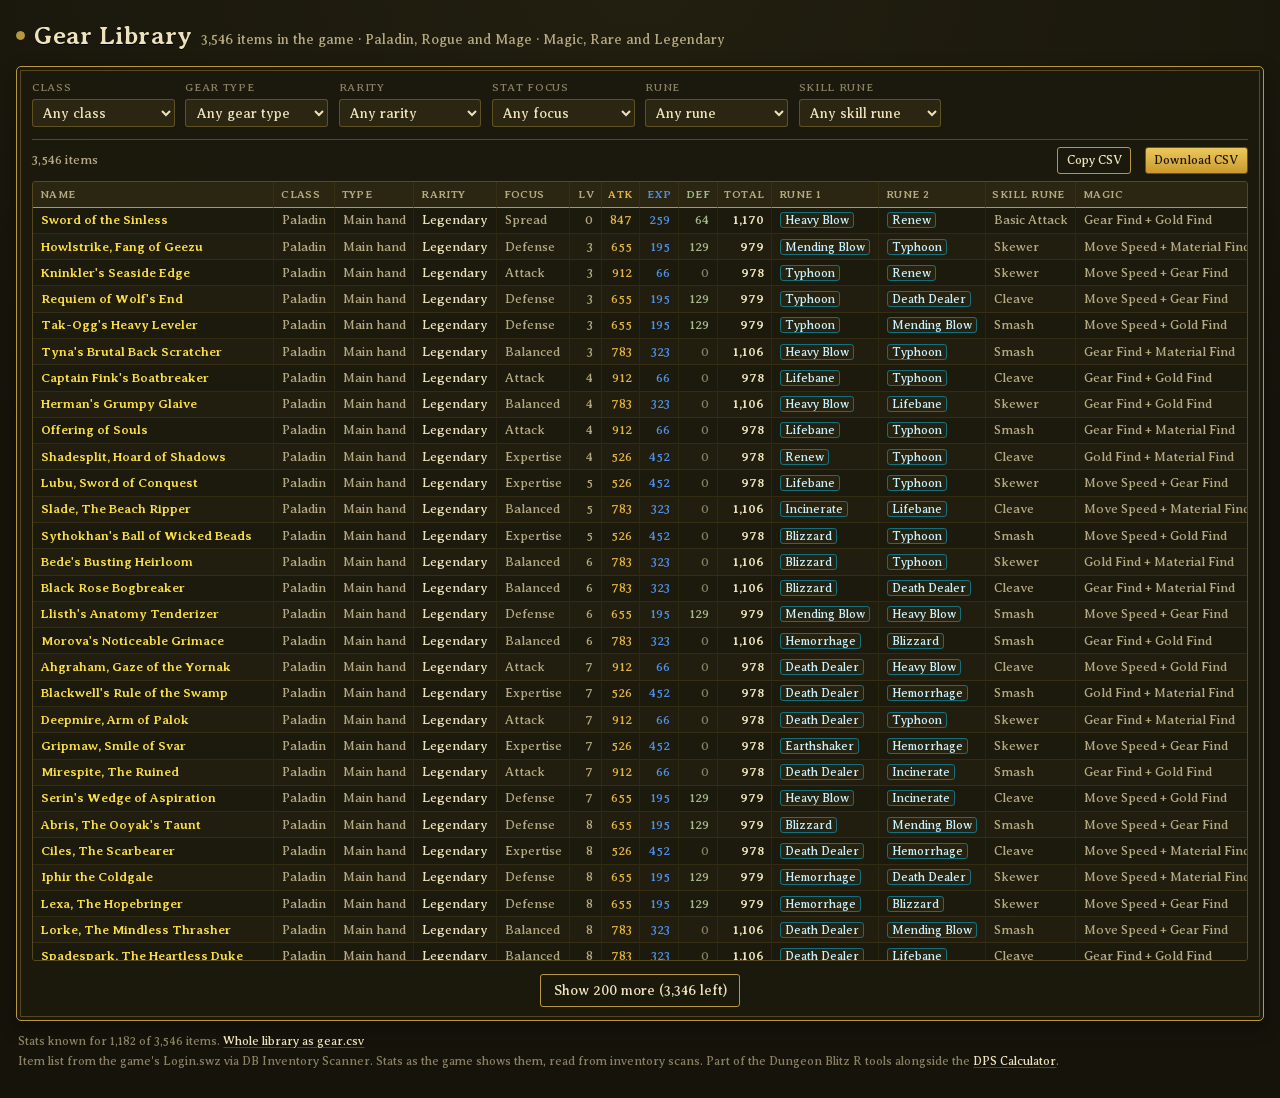
==== commit 85827e0a: "Publish the whole library as gear.csv Co-Authored-By: Claude Opus 5.5 <noreply@anthropic.com> Claude" ====
--- a/index.html
+++ b/index.html
@@ -37,7 +37,7 @@
   </section>
 
   <footer class="foot">
-    <span id="dataNote"></span>
+    <span><span id="dataNote"></span> <a href="gear.csv">Whole library as gear.csv</a></span>
     <span>Item list from the game's Login.swz via DB Inventory Scanner. Stats as the game shows them, read from inventory scans. Part of the Dungeon Blitz R tools alongside the <a href="https://killssingkurisu.github.io/db-dps-calculator/">DPS Calculator</a>.</span>
   </footer>
 </div>
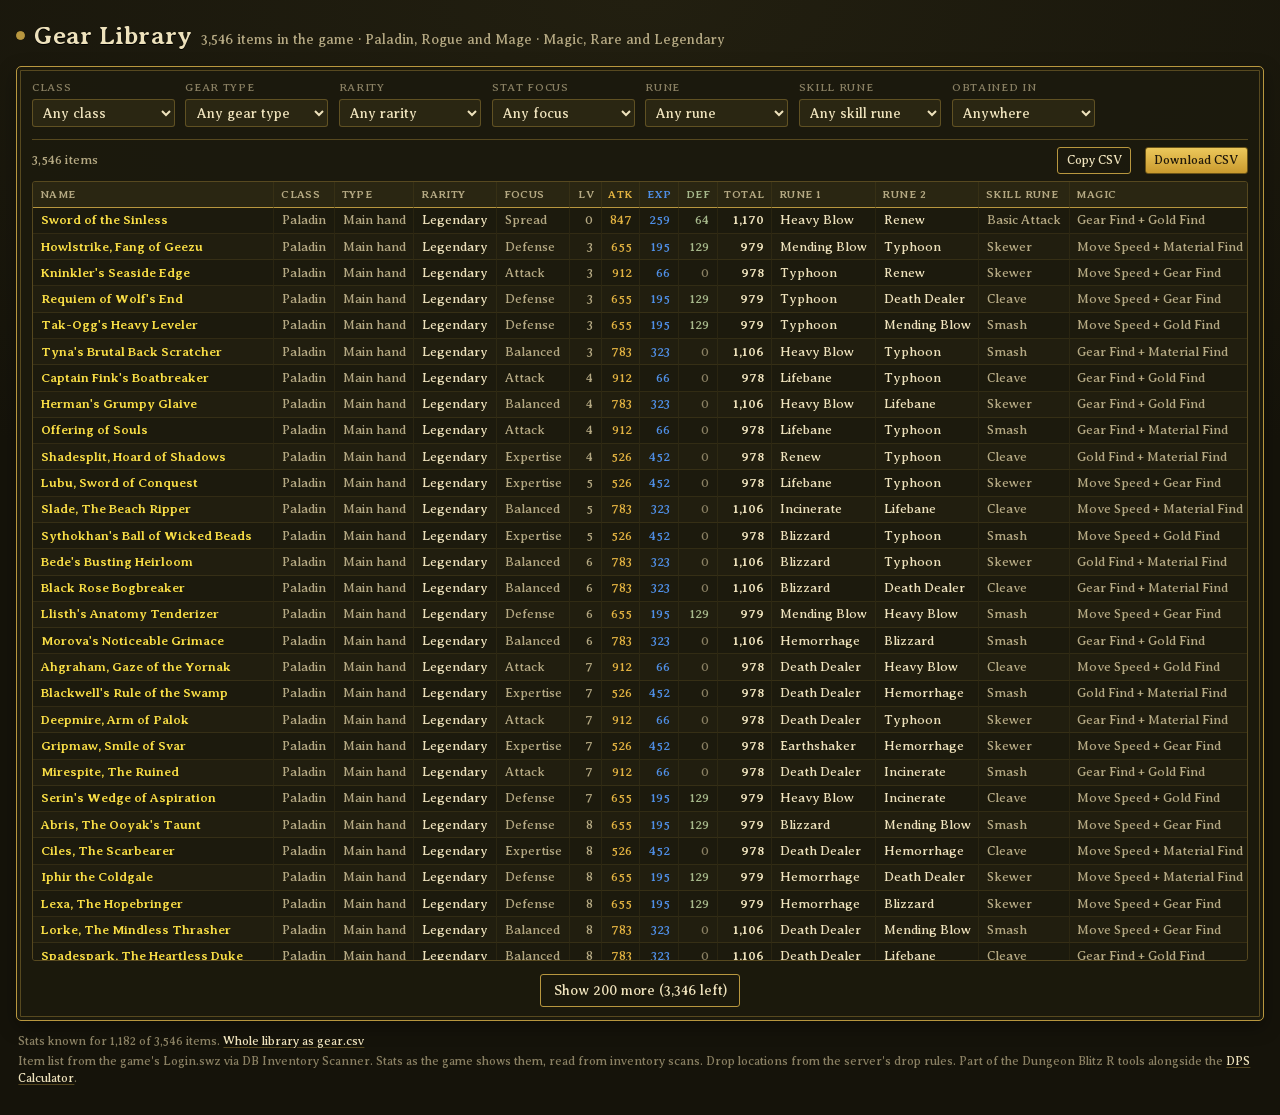
==== commit 19006a56: "Add an Obtained in dropdown: the dungeon each item drops in data/drops.json comes from tools/extract" ====
--- a/index.html
+++ b/index.html
@@ -38,7 +38,7 @@
 
   <footer class="foot">
     <span><span id="dataNote"></span> <a href="gear.csv">Whole library as gear.csv</a></span>
-    <span>Item list from the game's Login.swz via DB Inventory Scanner. Stats as the game shows them, read from inventory scans. Part of the Dungeon Blitz R tools alongside the <a href="https://killssingkurisu.github.io/db-dps-calculator/">DPS Calculator</a>.</span>
+    <span>Item list from the game's Login.swz via DB Inventory Scanner. Stats as the game shows them, read from inventory scans. Drop locations from the server's drop rules. Part of the Dungeon Blitz R tools alongside the <a href="https://killssingkurisu.github.io/db-dps-calculator/">DPS Calculator</a>.</span>
   </footer>
 </div>
 
--- a/app/gearlib.css
+++ b/app/gearlib.css
@@ -137,9 +137,8 @@
 .grid td.c-class, .grid td.c-slot, .grid td.c-focus, .grid td.c-skill, .grid td.c-magic, .grid td.c-id, .grid td.c-level { color: var(--parch-dim); }
 .grid td.c-owner { color: var(--parch); }
 .grid .eq { color: var(--cyan); font-size: 0.8em; border: 1px solid var(--cyan); border-radius: 2px; padding: 0 0.2em; margin-left: 0.1em; }
-.rune { font-size: 0.92em; padding: 0 0.35em; border-radius: 3px; border: 1px solid var(--brass-dim); background: rgba(42, 38, 18, 0.7); white-space: nowrap; }
-.rune.proc { border-color: rgba(0, 204, 255, 0.45); color: #c8f1ff; }
-.rune.hit { border-color: var(--cyan); background: var(--cyan-well); color: #fff; }
+.rune { white-space: nowrap; color: var(--parch); }
+.rune.hit { color: var(--cyan); font-weight: 700; }
 .grid tr.detailrow td { white-space: normal; background: var(--well); padding: 0; position: sticky; left: 0; }
 .grid tr.detailrow .detail { max-width: 70em; }
 .detail { padding: 0.45em 0.5em 0.85em; display: grid; grid-template-columns: repeat(auto-fit, minmax(min(100%, 17em), 1fr)); gap: 0.7em 1.5em; font-size: 0.88em; }
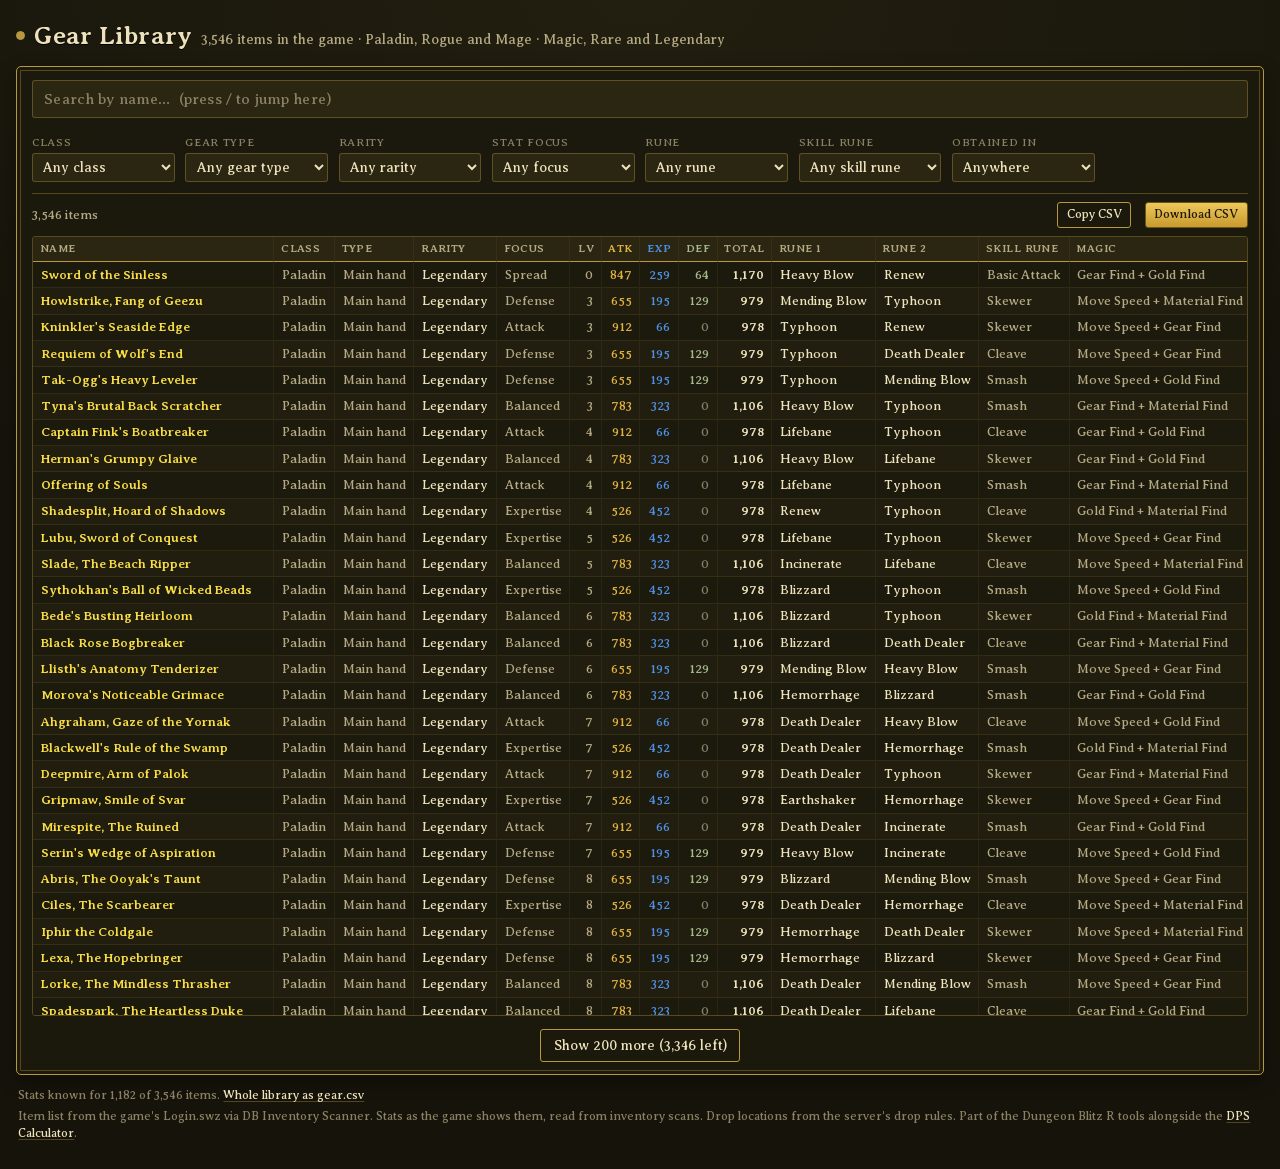
==== commit f58d4f0e: "Add a name search box above the dropdowns Every word typed must appear in the item name, in any orde" ====
--- a/index.html
+++ b/index.html
@@ -18,6 +18,10 @@
   </header>
 
   <section class="panel results" aria-label="Gear">
+    <div class="searchrow">
+      <label class="visually-hidden" for="q">Search gear by name</label>
+      <input id="q" type="search" autocomplete="off" spellcheck="false" placeholder="Search by name…  (press / to jump here)">
+    </div>
     <div class="filterbar" id="filterbar"></div>
     <div class="head reshead">
       <span class="sub" id="count"></span>
--- a/app/gearlib.css
+++ b/app/gearlib.css
@@ -78,6 +78,17 @@
 .brand h1 { margin: 0; font-size: 1.7em; font-weight: 700; letter-spacing: 0.01em; text-shadow: 0 1px 0 #000; }
 .brand .sub { font-size: 0.92em; }
 .topactions { display: flex; gap: 8px; }
+
+/* ---------- name search ---------- */
+.searchrow { padding-bottom: 0.6em; }
+#q {
+  width: 100%; min-width: 0; background: var(--well); border: 1px solid var(--brass-dim); border-radius: 3px;
+  padding: 0.5em 0.75em; font-size: 1em; color: var(--parch); letter-spacing: 0.01em;
+}
+#q::placeholder { color: var(--parch-faint); }
+#q:hover { border-color: var(--brass); }
+#q:focus { outline: none; border-color: var(--cyan); box-shadow: 0 0 0 1px var(--cyan); }
+#q.on { border-color: var(--cyan); }
 
 /* ---------- dropdown filters ---------- */
 .filterbar { display: grid; grid-template-columns: repeat(auto-fill, minmax(min(100%, 9.5em), 1fr)); gap: 0.5em 0.7em; padding-bottom: 0.75em; border-bottom: 1px solid var(--brass-dim); }
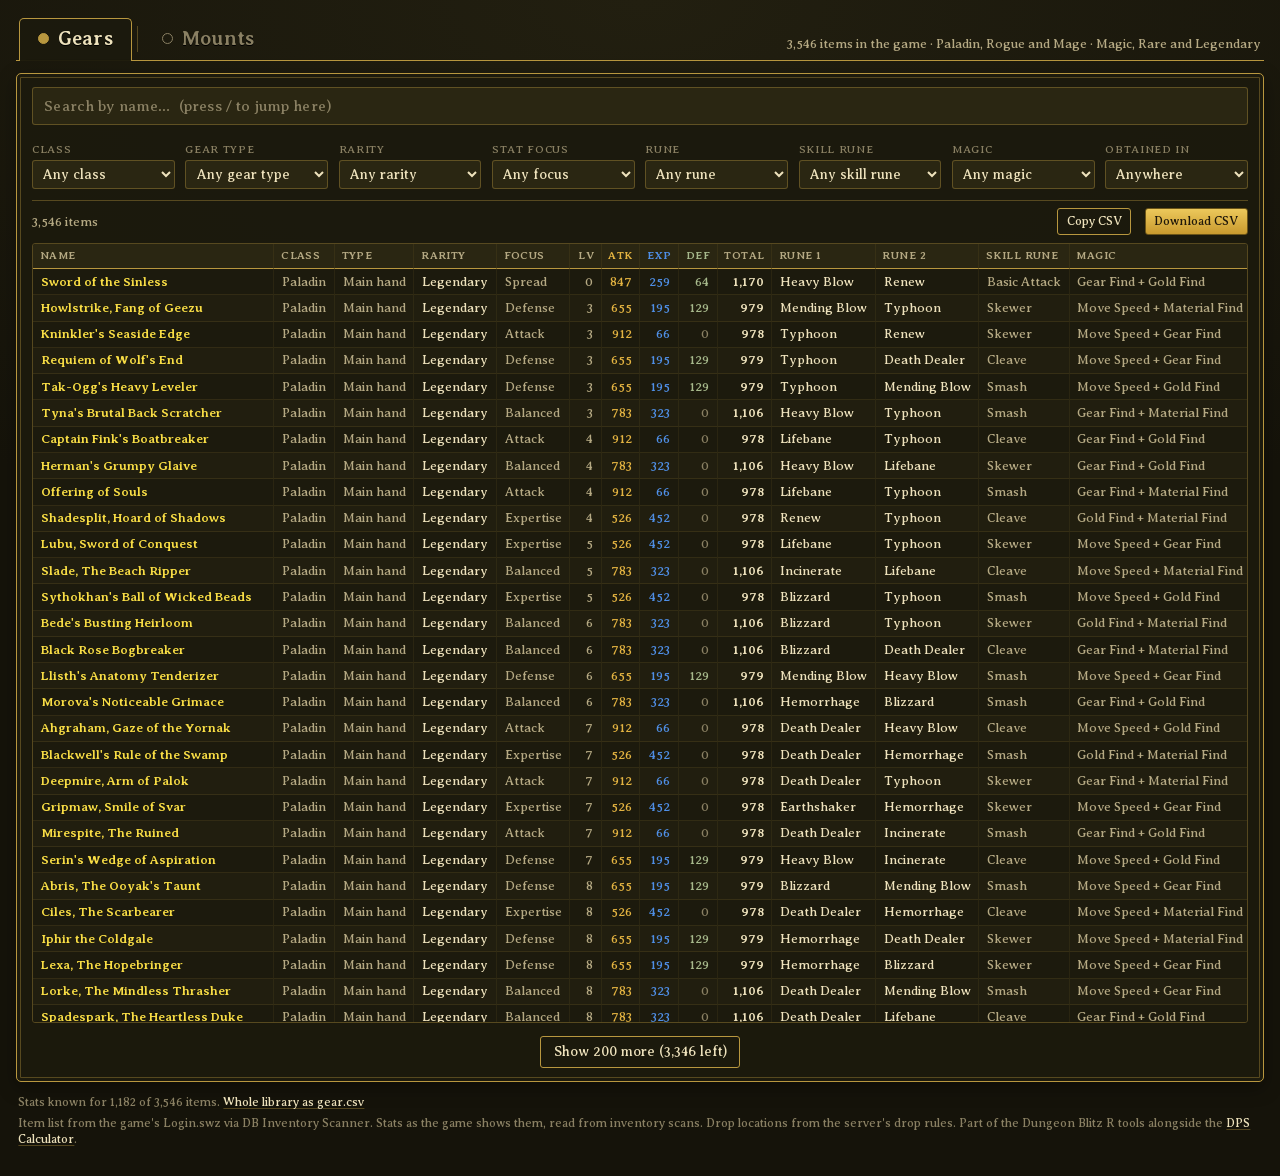
==== commit a51f173d: "Add a Mounts section with a Gears | Mounts top bar Every mount in the game (108) in a compact table:" ====
--- a/index.html
+++ b/index.html
@@ -10,11 +10,12 @@
 <body>
 <div class="page" id="page">
   <header class="top">
-    <div class="brand">
-      <span class="dot" aria-hidden="true"></span>
-      <h1>Gear Library</h1>
-      <p class="sub" id="summary">Loading the game's gear list…</p>
-    </div>
+    <nav class="tabs" aria-label="Library">
+      <a class="tab on" href="./" aria-current="page">Gears</a>
+      <span class="tabsep" aria-hidden="true"></span>
+      <a class="tab" href="mounts.html">Mounts</a>
+    </nav>
+    <p class="sub" id="summary">Loading the game's gear list…</p>
   </header>
 
   <section class="panel results" aria-label="Gear">
--- a/app/gearlib.css
+++ b/app/gearlib.css
@@ -71,13 +71,20 @@
 .linkbtn:hover { color: var(--parch); }
 .linkbtn:focus-visible { outline: 2px solid var(--cyan); }
 
-/* ---------- header ---------- */
-.top { display: flex; align-items: center; gap: 12px; flex-wrap: wrap; }
-.brand { display: flex; align-items: baseline; gap: 0.6em; flex-wrap: wrap; flex: 1; min-width: 0; }
-.brand .dot { align-self: center; }
-.brand h1 { margin: 0; font-size: 1.7em; font-weight: 700; letter-spacing: 0.01em; text-shadow: 0 1px 0 #000; }
-.brand .sub { font-size: 0.92em; }
-.topactions { display: flex; gap: 8px; }
+/* ---------- top bar: one tab per section (Gears | Mounts) ---------- */
+.top { display: flex; align-items: flex-end; gap: 0.4em 1.2em; flex-wrap: wrap; border-bottom: 1px solid var(--brass); padding: 0 0.2em; }
+.tabs { display: flex; align-items: stretch; gap: 0; }
+.tab {
+  display: inline-flex; align-items: center; gap: 0.45em; padding: 0.3em 0.9em 0.4em; margin-bottom: -1px;
+  font-size: 1.32em; font-weight: 700; letter-spacing: 0.01em; color: var(--parch-faint); text-decoration: none;
+  border: 1px solid transparent; border-bottom: 0; border-radius: 5px 5px 0 0; text-shadow: 0 1px 0 #000;
+}
+.tab::before { content: ""; width: 0.46em; height: 0.46em; border-radius: 50%; border: 1px solid currentColor; flex: none; }
+.tab:hover { color: var(--parch); }
+.tab.on { color: var(--parch); background: var(--ink); border-color: var(--brass); }
+.tab.on::before { background: var(--brass); border-color: var(--brass); }
+.tabsep { width: 1px; margin: 0.55em 0.35em 0.5em; background: var(--brass-dim); }
+.top .sub { flex: 1; text-align: right; padding-bottom: 0.5em; min-width: 12em; }
 
 /* ---------- name search ---------- */
 .searchrow { padding-bottom: 0.6em; }
@@ -164,6 +171,29 @@
 .grid td.empty { padding: 1.4em 0.5em; color: var(--parch-dim); text-align: center; white-space: normal; background: none; }
 .empty .ex { margin-top: 0.4em; }
 
+/* ---------- mounts: a compact table, one line per mount ---------- */
+.mgrid td { padding-block: 0.12em; }
+.mgrid td.c-pic { width: 4.9em; padding: 0.1em 0.35em; }
+.mgrid .pic { display: block; width: 72px; height: 48px; border-radius: 3px; background: var(--well); }
+.mgrid tbody tr.row:hover .pic, .mgrid tbody tr.row.open .pic { background: var(--well-hi); }
+.mgrid .picbtn { all: unset; display: block; cursor: pointer; border-radius: 3px; }
+.mgrid .picbtn:focus-visible { outline: 2px solid var(--cyan); outline-offset: 1px; }
+.mgrid td.c-key { color: var(--parch-faint); font-size: 0.92em; }
+.mgrid td.c-rig, .mgrid td.c-level { color: var(--parch-dim); }
+.mgrid td.c-idols { color: var(--citrine); }
+.mgrid td.c-name { left: 0; }
+.mgrid td.c-desc { width: 100%; max-width: 0; overflow: hidden; text-overflow: ellipsis; color: var(--parch-faint); }
+.mgrid td.c-rarity.r-L { color: var(--legendary); }
+.mgrid td.c-rarity.r-R { color: var(--rare); }
+.mdetail { max-width: calc(100vw - 72px); display: flex; gap: 0.6em 1.2em; padding: 0.5em 0.6em 0.8em; align-items: flex-start; flex-wrap: wrap; font-size: 0.88em; }
+.mdetail img { width: 240px; max-width: 100%; height: auto; aspect-ratio: 3 / 2; flex: none; border-radius: 4px; background: var(--ink-solid); border: 1px solid var(--brass-dim); }
+.mdetail .txt { flex: 1; min-width: min(100%, 16em); max-width: 46em; display: flex; flex-direction: column; gap: 0.35em; }
+.mdetail .desc { color: var(--parch); margin: 0; }
+.mdetail .desc.none { color: var(--parch-faint); }
+.mdetail dl { margin: 0; display: grid; grid-template-columns: max-content 1fr; gap: 0.1em 0.9em; }
+.mdetail dt { color: var(--parch-faint); }
+.mdetail dd { margin: 0; color: var(--parch-dim); }
+
 .foot { display: flex; flex-wrap: wrap; gap: 0.3em 1.5em; justify-content: space-between; font-size: 0.8em; color: var(--parch-faint); padding: 0 0.2em; }
 
 /* ---------- drop + toast ---------- */
@@ -182,6 +212,7 @@
 @media (max-width: 600px) {
   .tablewrap { max-height: 75vh; }
   .grid td.c-name { max-width: 12em; }
-  .brand h1 { font-size: 1.45em; }
+  .tab { font-size: 1.15em; padding-inline: 0.65em; }
+  .top .sub { text-align: left; }
 }
 @media (prefers-reduced-motion: reduce) { * { transition: none !important; animation: none !important; } }
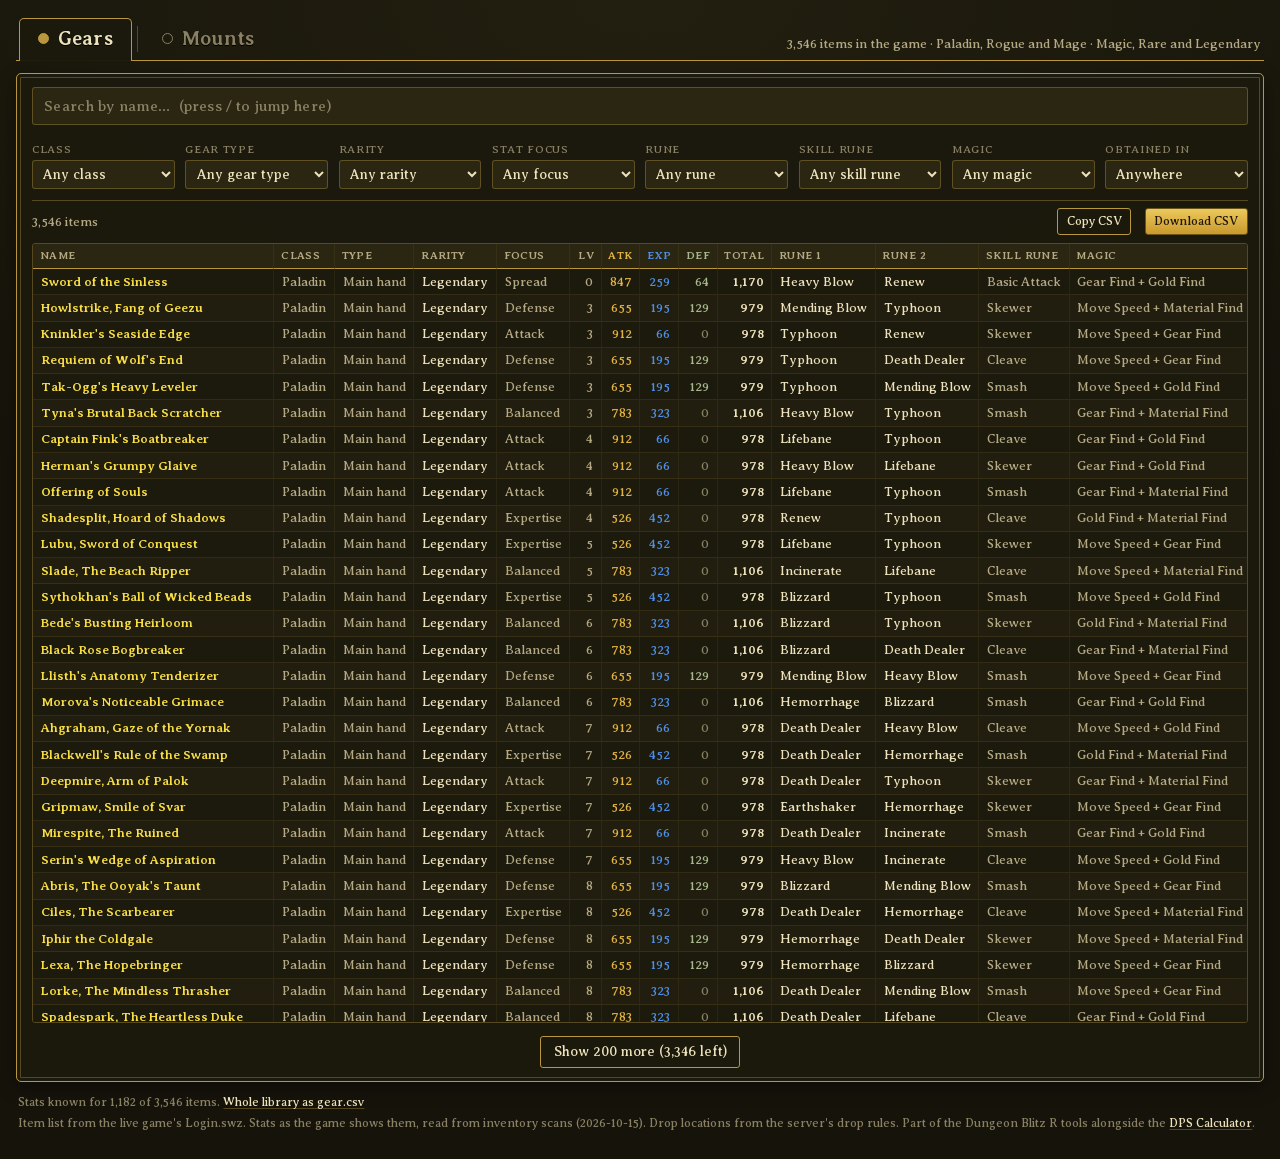
==== commit ff88d8c4: "Use the 2026-10-15 rescans and the live game's item details Stats now come from the new inventory sc" ====
--- a/index.html
+++ b/index.html
@@ -43,7 +43,7 @@
 
   <footer class="foot">
     <span><span id="dataNote"></span> <a href="gear.csv">Whole library as gear.csv</a></span>
-    <span>Item list from the game's Login.swz via DB Inventory Scanner. Stats as the game shows them, read from inventory scans. Drop locations from the server's drop rules. Part of the Dungeon Blitz R tools alongside the <a href="https://killssingkurisu.github.io/db-dps-calculator/">DPS Calculator</a>.</span>
+    <span>Item list from the live game's Login.swz. Stats as the game shows them, read from inventory scans (2026-10-15). Drop locations from the server's drop rules. Part of the Dungeon Blitz R tools alongside the <a href="https://killssingkurisu.github.io/db-dps-calculator/">DPS Calculator</a>.</span>
   </footer>
 </div>
 
